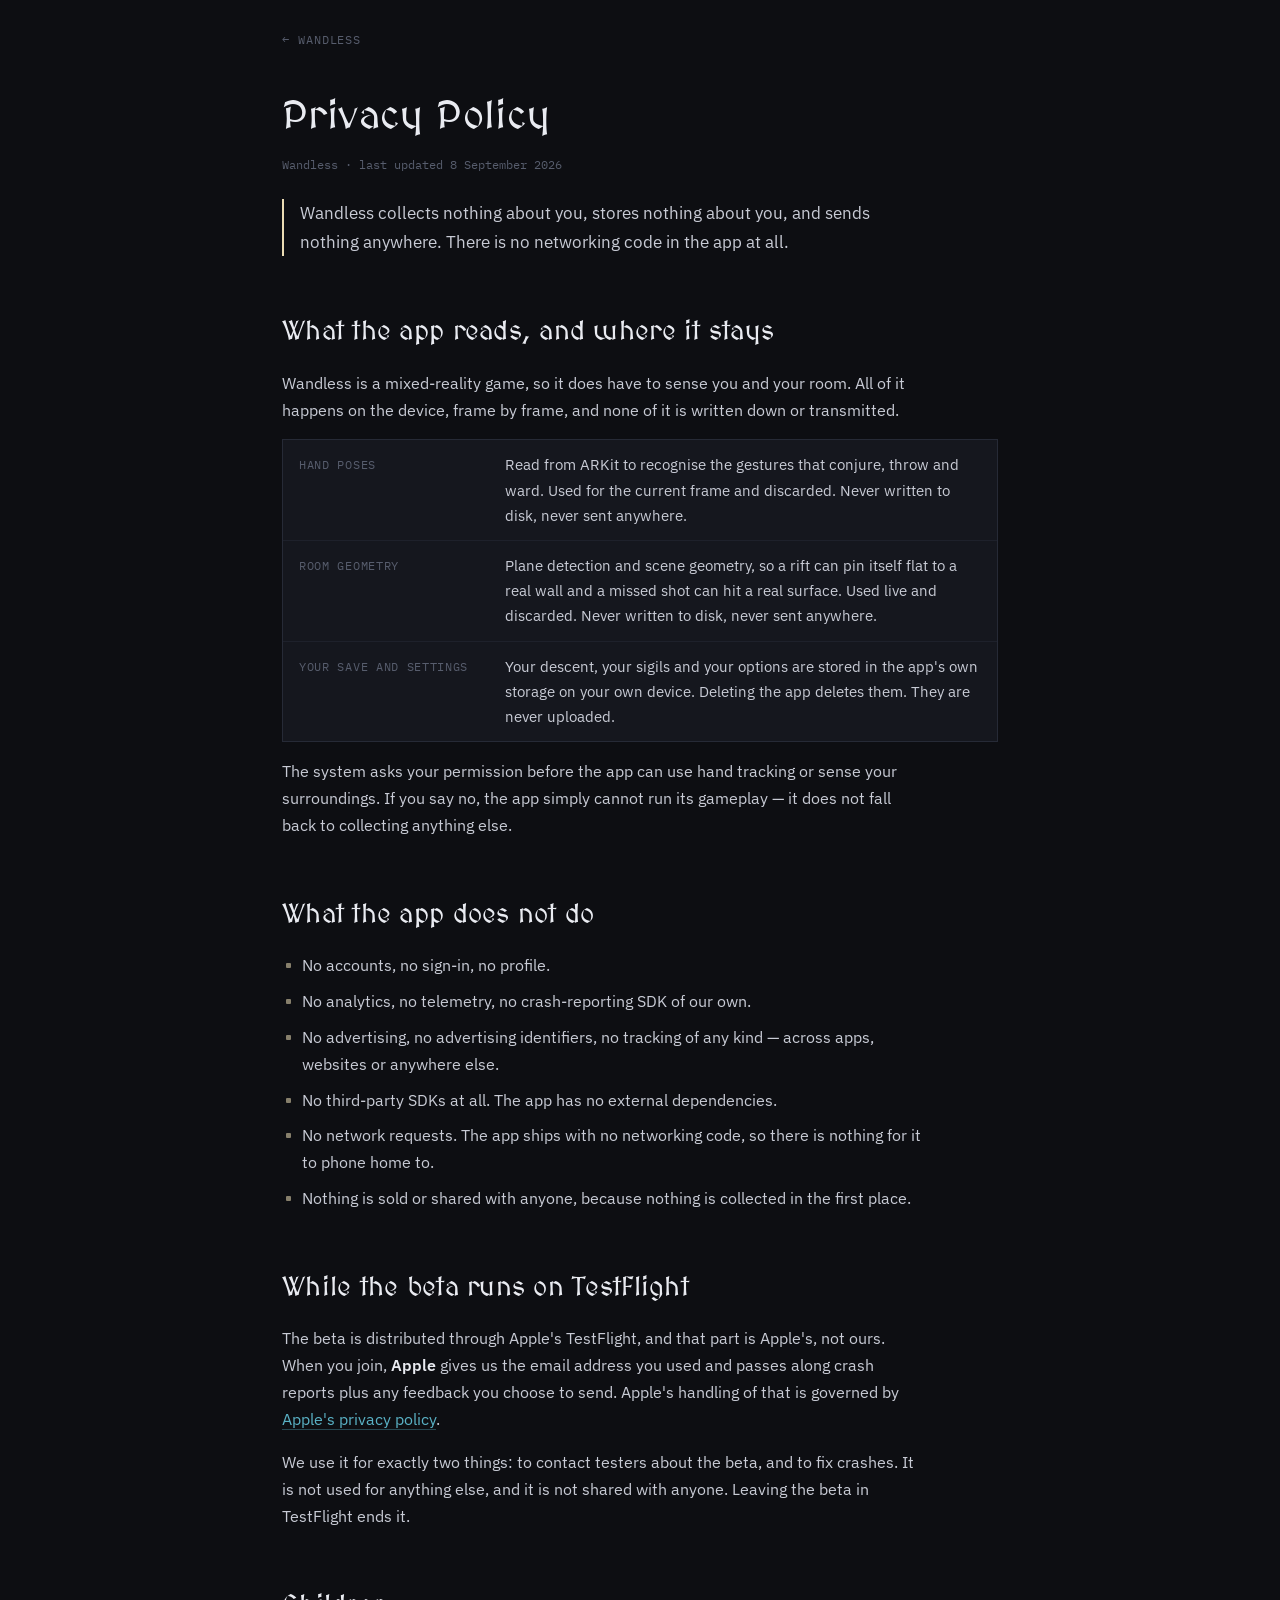
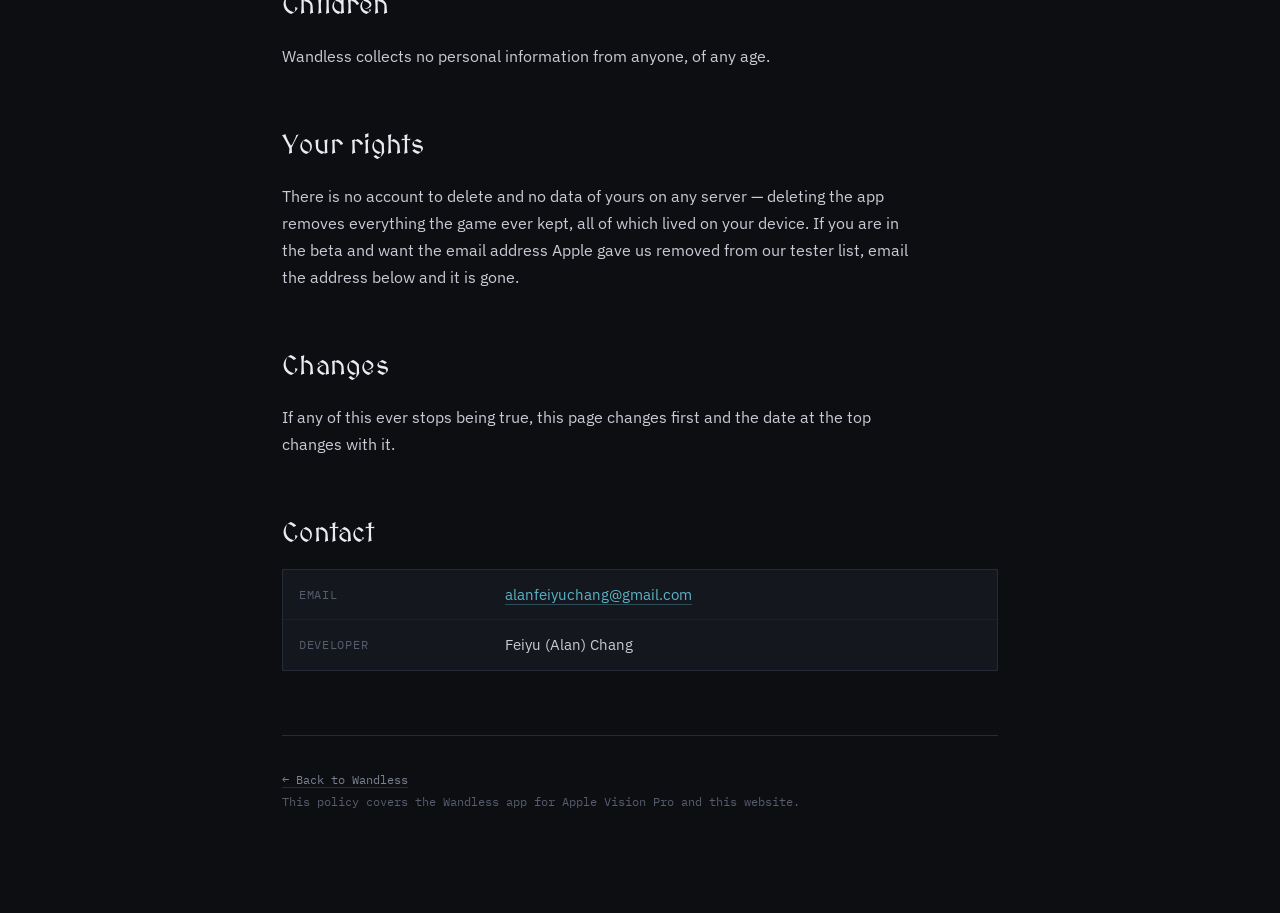
==== wandless/privacy/index.html @ c29db889 "Wandless needs a privacy policy and a support address before Apple will look at it App Store Connect" ====
<!doctype html>
<html lang="en">
<head>
<meta charset="utf-8">
<meta name="viewport" content="width=device-width, initial-scale=1">
<title>Wandless — Privacy Policy</title>
<meta name="description" content="Wandless collects nothing, stores nothing about you, and sends nothing anywhere. The app contains no networking code.">
<meta name="robots" content="index,follow">
<link rel="preconnect" href="https://fonts.googleapis.com">
<link rel="preconnect" href="https://fonts.gstatic.com" crossorigin>
<link rel="stylesheet" href="https://fonts.googleapis.com/css2?family=MedievalSharp&family=IBM+Plex+Sans:wght@400;500;600&family=IBM+Plex+Mono:wght@400;500&display=swap">
<link rel="stylesheet" href="../style.css">
</head>
<body>
<div class="wrap">

  <a class="back" href="../">← Wandless</a>
  <h1 class="doc">Privacy Policy</h1>
  <p class="updated">Wandless · last updated 8 September 2026</p>

  <p class="lede">Wandless collects nothing about you, stores nothing about you, and sends nothing anywhere. There is no networking code in the app at all.</p>

  <h2>What the app reads, and where it stays</h2>
  <p>Wandless is a mixed-reality game, so it does have to sense you and your room. All of it happens on the device, frame by frame, and none of it is written down or transmitted.</p>
  <div class="spec">
    <div><span class="k">Hand poses</span><span class="v">Read from ARKit to recognise the gestures that conjure, throw and ward. Used for the current frame and discarded. Never written to disk, never sent anywhere.</span></div>
    <div><span class="k">Room geometry</span><span class="v">Plane detection and scene geometry, so a rift can pin itself flat to a real wall and a missed shot can hit a real surface. Used live and discarded. Never written to disk, never sent anywhere.</span></div>
    <div><span class="k">Your save and settings</span><span class="v">Your descent, your sigils and your options are stored in the app's own storage on your own device. Deleting the app deletes them. They are never uploaded.</span></div>
  </div>
  <p>The system asks your permission before the app can use hand tracking or sense your surroundings. If you say no, the app simply cannot run its gameplay — it does not fall back to collecting anything else.</p>

  <h2>What the app does not do</h2>
  <ul>
    <li>No accounts, no sign-in, no profile.</li>
    <li>No analytics, no telemetry, no crash-reporting SDK of our own.</li>
    <li>No advertising, no advertising identifiers, no tracking of any kind — across apps, websites or anywhere else.</li>
    <li>No third-party SDKs at all. The app has no external dependencies.</li>
    <li>No network requests. The app ships with no networking code, so there is nothing for it to phone home to.</li>
    <li>Nothing is sold or shared with anyone, because nothing is collected in the first place.</li>
  </ul>

  <h2>While the beta runs on TestFlight</h2>
  <p>The beta is distributed through Apple's TestFlight, and that part is Apple's, not ours. When you join, <b>Apple</b> gives us the email address you used and passes along crash reports plus any feedback you choose to send. Apple's handling of that is governed by <a href="https://www.apple.com/legal/privacy/">Apple's privacy policy</a>.</p>
  <p>We use it for exactly two things: to contact testers about the beta, and to fix crashes. It is not used for anything else, and it is not shared with anyone. Leaving the beta in TestFlight ends it.</p>

  <h2>Children</h2>
  <p>Wandless collects no personal information from anyone, of any age.</p>

  <h2>Your rights</h2>
  <p>There is no account to delete and no data of yours on any server — deleting the app removes everything the game ever kept, all of which lived on your device. If you are in the beta and want the email address Apple gave us removed from our tester list, email the address below and it is gone.</p>

  <h2>Changes</h2>
  <p>If any of this ever stops being true, this page changes first and the date at the top changes with it.</p>

  <h2>Contact</h2>
  <div class="spec">
    <div><span class="k">Email</span><span class="v"><a href="mailto:alanfeiyuchang@gmail.com">alanfeiyuchang@gmail.com</a></span></div>
    <div><span class="k">Developer</span><span class="v">Feiyu (Alan) Chang</span></div>
  </div>

  <footer>
    <p>
      <a href="../">← Back to Wandless</a><br>
      This policy covers the Wandless app for Apple Vision Pro and this website.
    </p>
  </footer>

</div>
</body>
</html>
---- wandless/style.css ----
:root{
  --void:#0D0E12; --slab:#15171E; --slab2:#1B1E27;
  --rule:#262A36; --rule-soft:#1E212B;
  --ink:#C8CBD5; --ink-strong:#E9EBF1; --ink-dim:#7C8294; --ink-faint:#575D6D;
  --fire:#E0703C; --ice:#5AB2C6; --violet:#8E7BC4; --filament:#EBDCB4;
  --measure:64ch;
  --f-display:"MedievalSharp","Papyrus",serif;
  --f-body:"IBM Plex Sans",-apple-system,BlinkMacSystemFont,"Segoe UI","PingFang SC",sans-serif;
  --f-mono:"IBM Plex Mono",ui-monospace,"SF Mono",Menlo,monospace;
}
*{box-sizing:border-box;}
html{-webkit-text-size-adjust:100%;}
body{margin:0;background:var(--void);color:var(--ink);font-family:var(--f-body);
  font-size:16px;line-height:1.68;-webkit-font-smoothing:antialiased;}
.wrap{max-width:760px;margin:0 auto;padding:0 22px 88px;}
a{color:var(--ice);text-decoration:none;border-bottom:1px solid rgba(90,178,198,.35);}
a:hover{border-bottom-color:var(--ice);}
a:focus-visible{outline:2px solid var(--filament);outline-offset:3px;border-radius:2px;}
img{max-width:100%;height:auto;display:block;}

.hero{margin:0 -22px 0;border-bottom:1px solid var(--rule);}
.hero img{width:100%;}
.tagline{font-family:var(--f-display);font-size:clamp(21px,4.2vw,30px);color:var(--ink-strong);
  line-height:1.25;margin:34px 0 0;text-wrap:balance;letter-spacing:.01em;}
.sub{color:var(--ink-dim);margin:12px 0 0;max-width:var(--measure);}

h2{font-family:var(--f-display);font-weight:400;font-size:clamp(21px,3.4vw,27px);
  color:var(--ink-strong);margin:52px 0 4px;letter-spacing:.01em;}
h3{font-size:13px;font-weight:600;letter-spacing:.1em;text-transform:uppercase;
  color:var(--ink-dim);margin:30px 0 10px;}
p{max-width:var(--measure);}
p b,li b{color:var(--ink-strong);font-weight:600;}
hr{height:1px;border:0;margin:0;position:relative;
  background:linear-gradient(90deg,transparent,var(--rule) 8%,var(--rule) 92%,transparent);}
hr::after{content:"";position:absolute;left:14%;right:14%;top:0;height:1px;
  background:linear-gradient(90deg,transparent,rgba(235,220,180,.28),transparent);filter:blur(1.5px);}

ul{max-width:var(--measure);padding-left:0;list-style:none;}
ul li{padding-left:20px;position:relative;margin-bottom:9px;}
ul li::before{content:"";position:absolute;left:4px;top:11px;width:5px;height:5px;
  background:var(--filament);opacity:.55;border-radius:1px;}

.spec{display:grid;gap:1px;background:var(--rule-soft);border:1px solid var(--rule);margin-top:14px;}
.spec div{background:var(--slab);padding:12px 16px;display:grid;grid-template-columns:1fr;gap:2px;}
@media(min-width:560px){.spec div{grid-template-columns:190px 1fr;gap:16px;}}
.spec dt,.spec .k{font-family:var(--f-mono);font-size:11.5px;letter-spacing:.06em;
  text-transform:uppercase;color:var(--ink-faint);padding-top:3px;}
.spec .v{color:var(--ink);font-size:15px;}

.cta{display:block;margin:26px 0 0;padding:18px 22px;background:var(--slab);
  border:1px solid var(--rule);border-left:2px solid var(--fire);color:var(--ink);}
.cta:hover{background:var(--slab2);border-bottom-color:var(--rule);}
.cta .lbl{font-family:var(--f-mono);font-size:11px;letter-spacing:.14em;text-transform:uppercase;
  color:var(--fire);display:block;margin-bottom:6px;}
.cta .big{font-family:var(--f-display);font-size:22px;color:var(--ink-strong);}
.cta .note{font-size:13.5px;color:var(--ink-dim);margin-top:6px;}

.note-box{background:var(--slab);border:1px solid var(--rule);padding:16px 18px;margin-top:18px;
  font-size:14.5px;color:var(--ink-dim);}
.note-box b{color:var(--ink);}

footer{margin-top:64px;padding-top:22px;border-top:1px solid var(--rule);}
footer p{font-family:var(--f-mono);font-size:11.5px;color:var(--ink-faint);line-height:1.95;max-width:none;}
footer a{color:var(--ink-dim);border-bottom-color:var(--rule);}

.back{font-family:var(--f-mono);font-size:11.5px;letter-spacing:.08em;text-transform:uppercase;
  color:var(--ink-faint);border:0;display:inline-block;margin:30px 0 0;}
.back:hover{color:var(--ink-dim);}
.updated{font-family:var(--f-mono);font-size:12px;color:var(--ink-faint);margin:6px 0 0;}
h1.doc{font-family:var(--f-display);font-weight:400;font-size:clamp(28px,5.2vw,40px);
  color:var(--ink-strong);margin:30px 0 0;letter-spacing:.01em;}
.lede{font-size:17px;color:var(--ink);border-left:2px solid var(--filament);
  padding-left:16px;margin:24px 0 0;max-width:var(--measure);}
@media(prefers-reduced-motion:reduce){*{animation:none!important;transition:none!important;}}
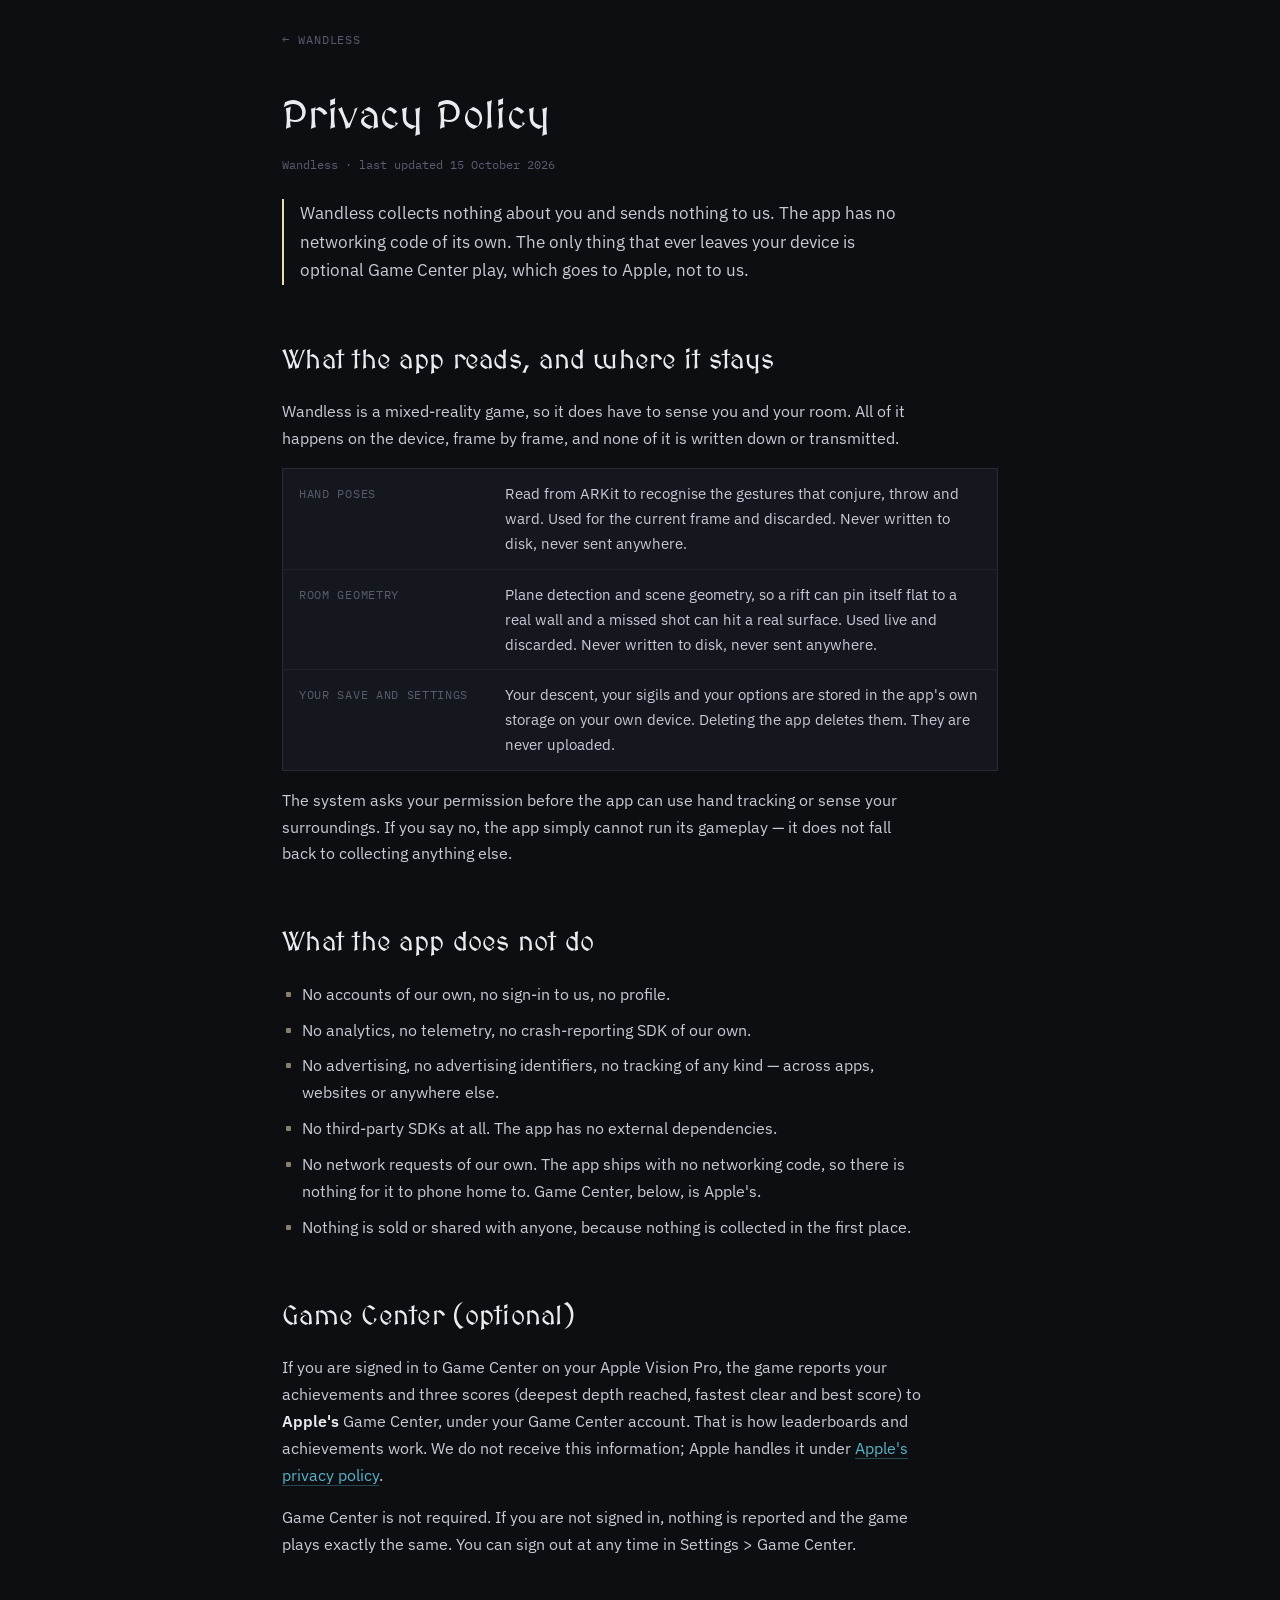
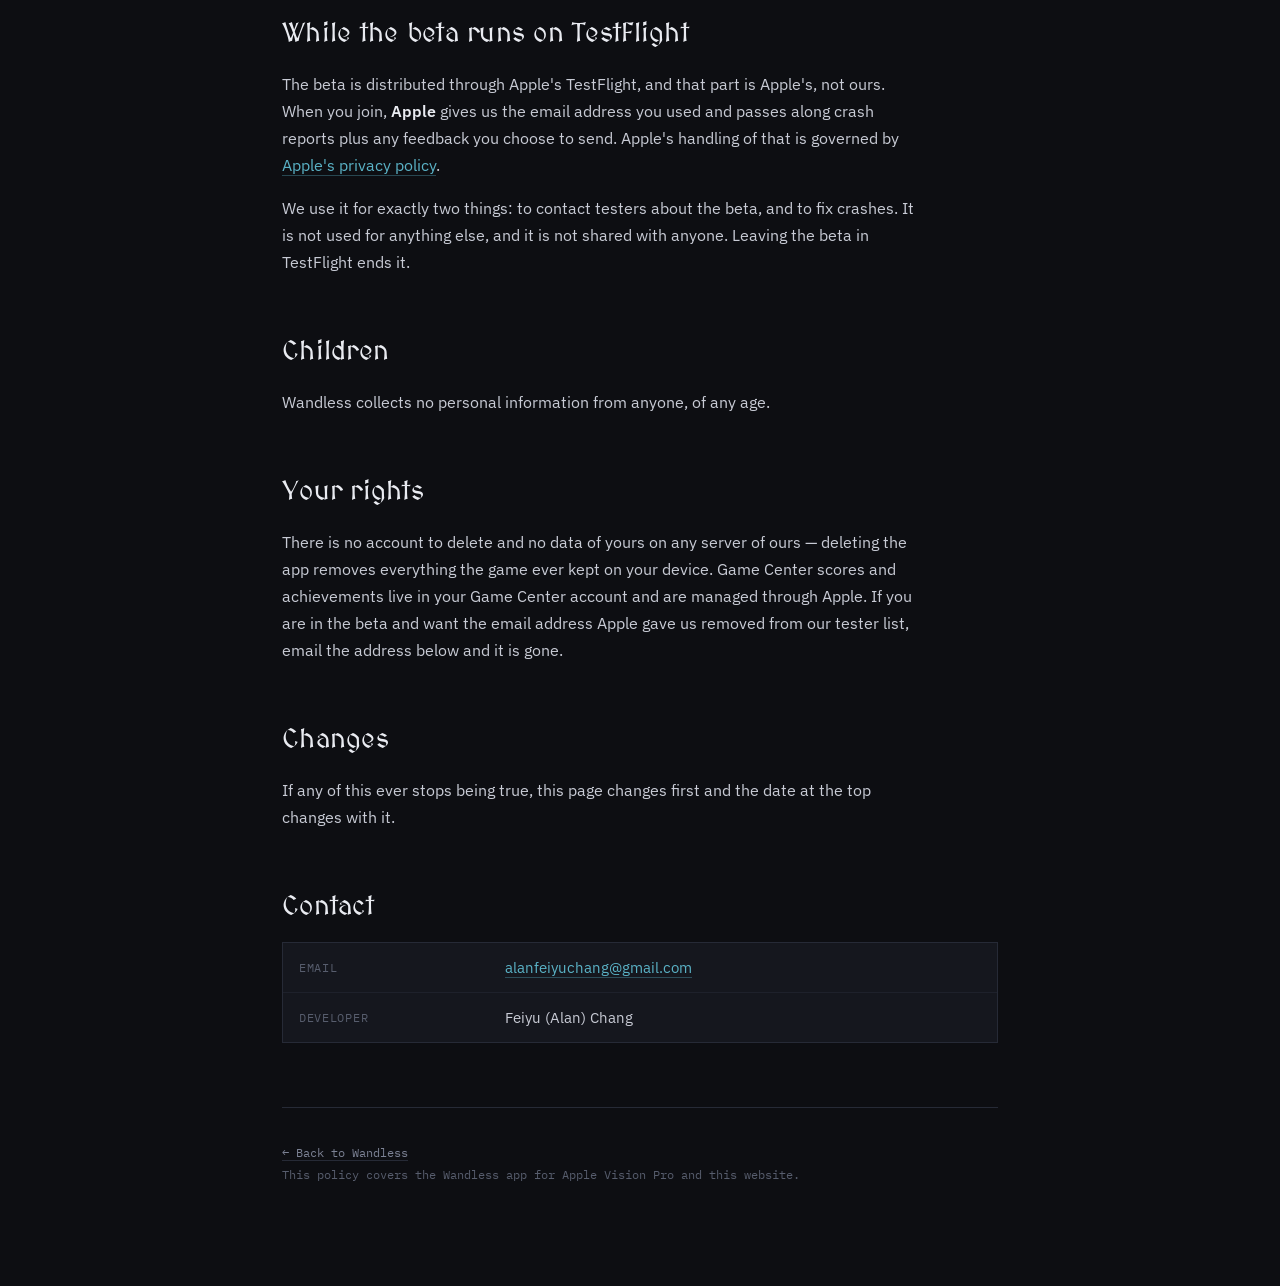
==== commit f16d5cf0: "Wandless privacy policy: Game Center scores and achievements go to Apple when the player is signed i" ====
--- a/wandless/privacy/index.html
+++ b/wandless/privacy/index.html
@@ -4,7 +4,7 @@
 <meta charset="utf-8">
 <meta name="viewport" content="width=device-width, initial-scale=1">
 <title>Wandless — Privacy Policy</title>
-<meta name="description" content="Wandless collects nothing, stores nothing about you, and sends nothing anywhere. The app contains no networking code.">
+<meta name="description" content="Wandless collects nothing about you and sends nothing to us. The only thing that leaves your device is optional Game Center play, which goes to Apple.">
 <meta name="robots" content="index,follow">
 <link rel="preconnect" href="https://fonts.googleapis.com">
 <link rel="preconnect" href="https://fonts.gstatic.com" crossorigin>
@@ -16,9 +16,9 @@
 
   <a class="back" href="../">← Wandless</a>
   <h1 class="doc">Privacy Policy</h1>
-  <p class="updated">Wandless · last updated 8 September 2026</p>
+  <p class="updated">Wandless · last updated 15 October 2026</p>
 
-  <p class="lede">Wandless collects nothing about you, stores nothing about you, and sends nothing anywhere. There is no networking code in the app at all.</p>
+  <p class="lede">Wandless collects nothing about you and sends nothing to us. The app has no networking code of its own. The only thing that ever leaves your device is optional Game Center play, which goes to Apple, not to us.</p>
 
   <h2>What the app reads, and where it stays</h2>
   <p>Wandless is a mixed-reality game, so it does have to sense you and your room. All of it happens on the device, frame by frame, and none of it is written down or transmitted.</p>
@@ -31,13 +31,17 @@
 
   <h2>What the app does not do</h2>
   <ul>
-    <li>No accounts, no sign-in, no profile.</li>
+    <li>No accounts of our own, no sign-in to us, no profile.</li>
     <li>No analytics, no telemetry, no crash-reporting SDK of our own.</li>
     <li>No advertising, no advertising identifiers, no tracking of any kind — across apps, websites or anywhere else.</li>
     <li>No third-party SDKs at all. The app has no external dependencies.</li>
-    <li>No network requests. The app ships with no networking code, so there is nothing for it to phone home to.</li>
+    <li>No network requests of our own. The app ships with no networking code, so there is nothing for it to phone home to. Game Center, below, is Apple's.</li>
     <li>Nothing is sold or shared with anyone, because nothing is collected in the first place.</li>
   </ul>
+
+  <h2>Game Center (optional)</h2>
+  <p>If you are signed in to Game Center on your Apple Vision Pro, the game reports your achievements and three scores (deepest depth reached, fastest clear and best score) to <b>Apple's</b> Game Center, under your Game Center account. That is how leaderboards and achievements work. We do not receive this information; Apple handles it under <a href="https://www.apple.com/legal/privacy/">Apple's privacy policy</a>.</p>
+  <p>Game Center is not required. If you are not signed in, nothing is reported and the game plays exactly the same. You can sign out at any time in Settings &gt; Game Center.</p>
 
   <h2>While the beta runs on TestFlight</h2>
   <p>The beta is distributed through Apple's TestFlight, and that part is Apple's, not ours. When you join, <b>Apple</b> gives us the email address you used and passes along crash reports plus any feedback you choose to send. Apple's handling of that is governed by <a href="https://www.apple.com/legal/privacy/">Apple's privacy policy</a>.</p>
@@ -47,7 +51,7 @@
   <p>Wandless collects no personal information from anyone, of any age.</p>
 
   <h2>Your rights</h2>
-  <p>There is no account to delete and no data of yours on any server — deleting the app removes everything the game ever kept, all of which lived on your device. If you are in the beta and want the email address Apple gave us removed from our tester list, email the address below and it is gone.</p>
+  <p>There is no account to delete and no data of yours on any server of ours — deleting the app removes everything the game ever kept on your device. Game Center scores and achievements live in your Game Center account and are managed through Apple. If you are in the beta and want the email address Apple gave us removed from our tester list, email the address below and it is gone.</p>
 
   <h2>Changes</h2>
   <p>If any of this ever stops being true, this page changes first and the date at the top changes with it.</p>
